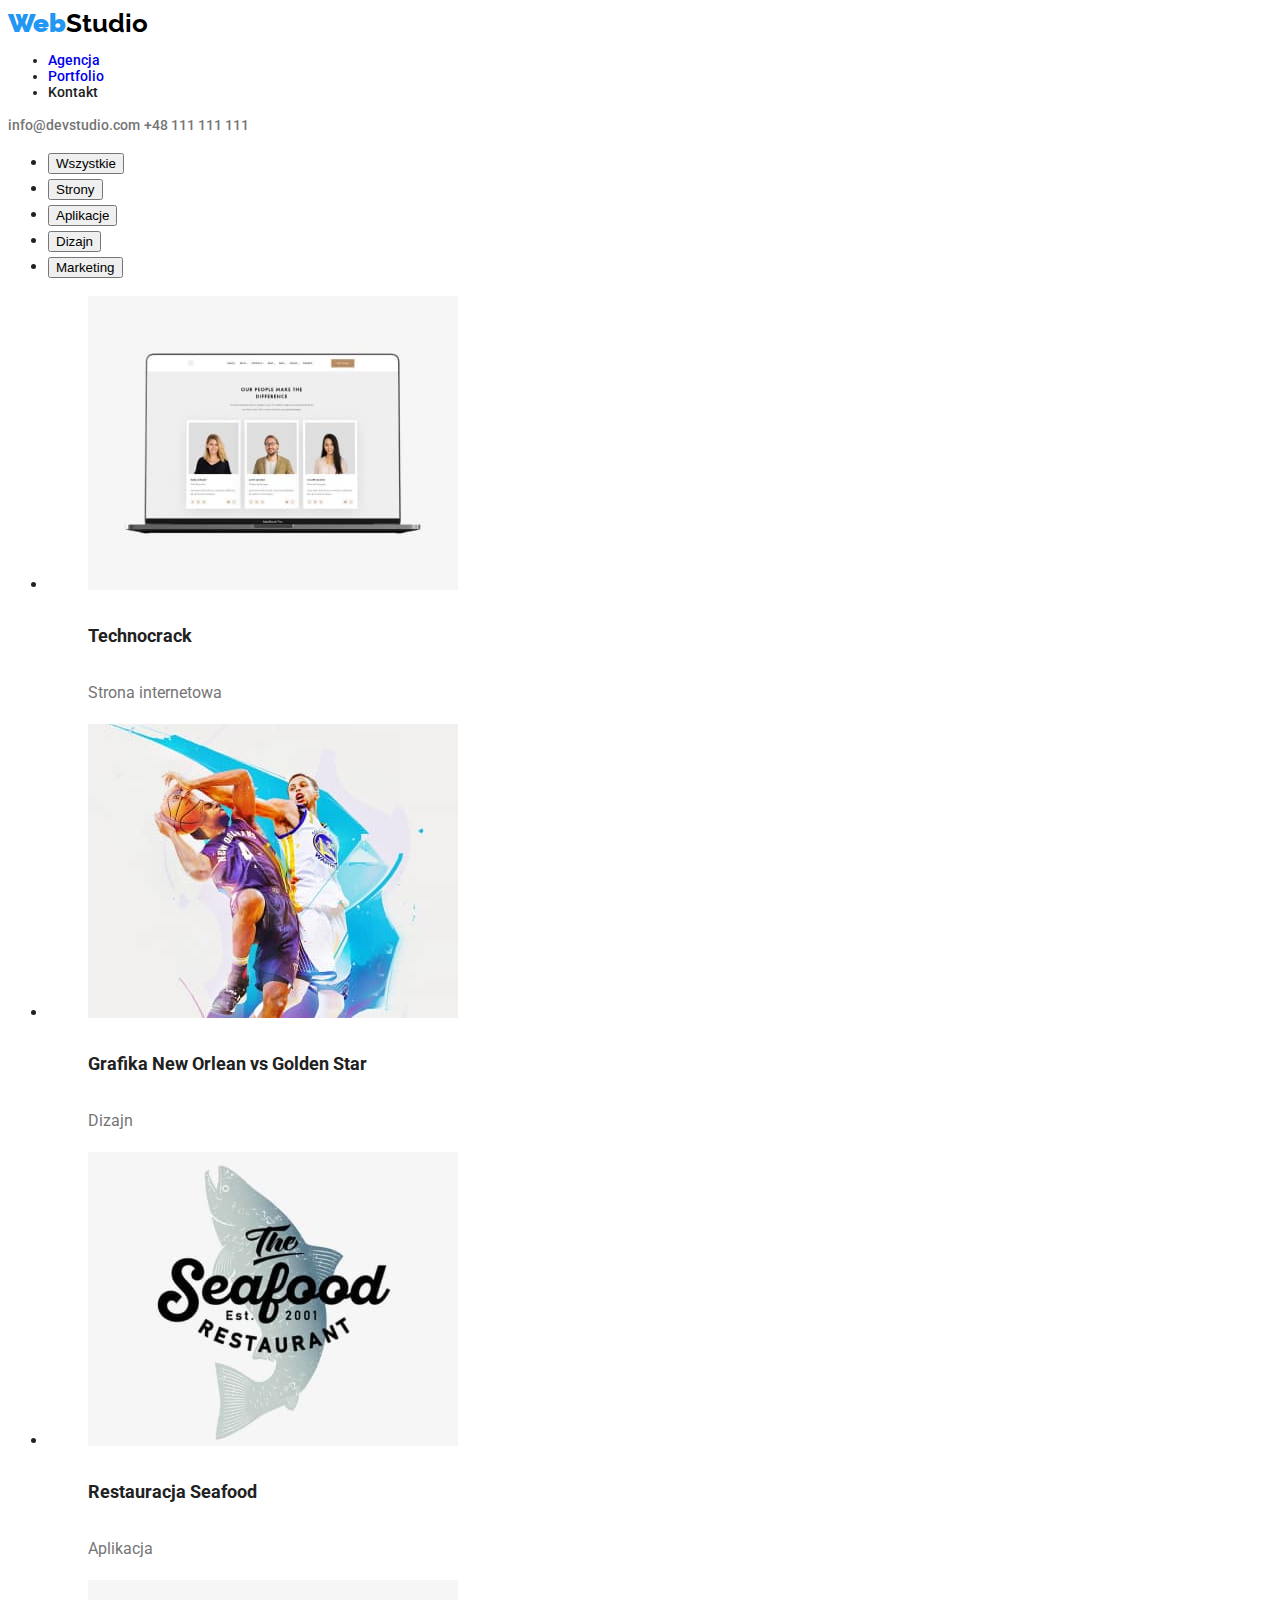
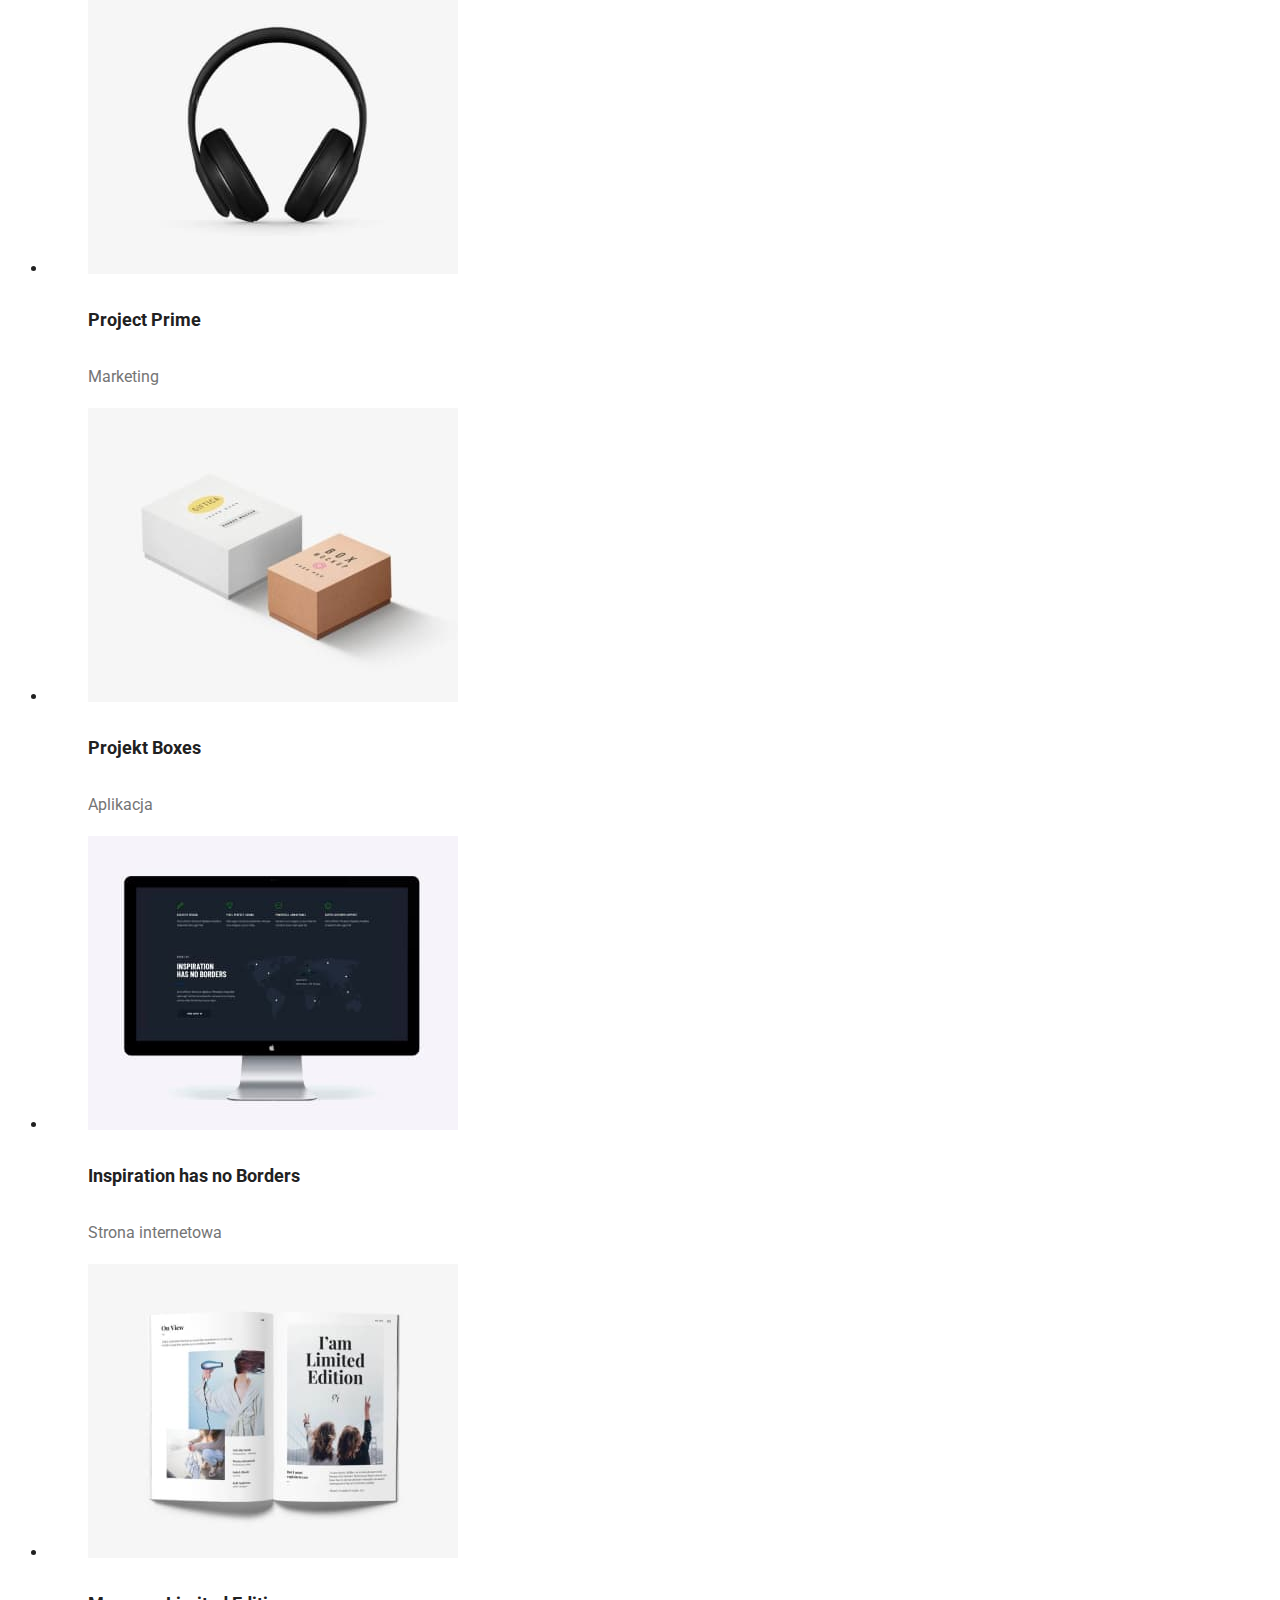
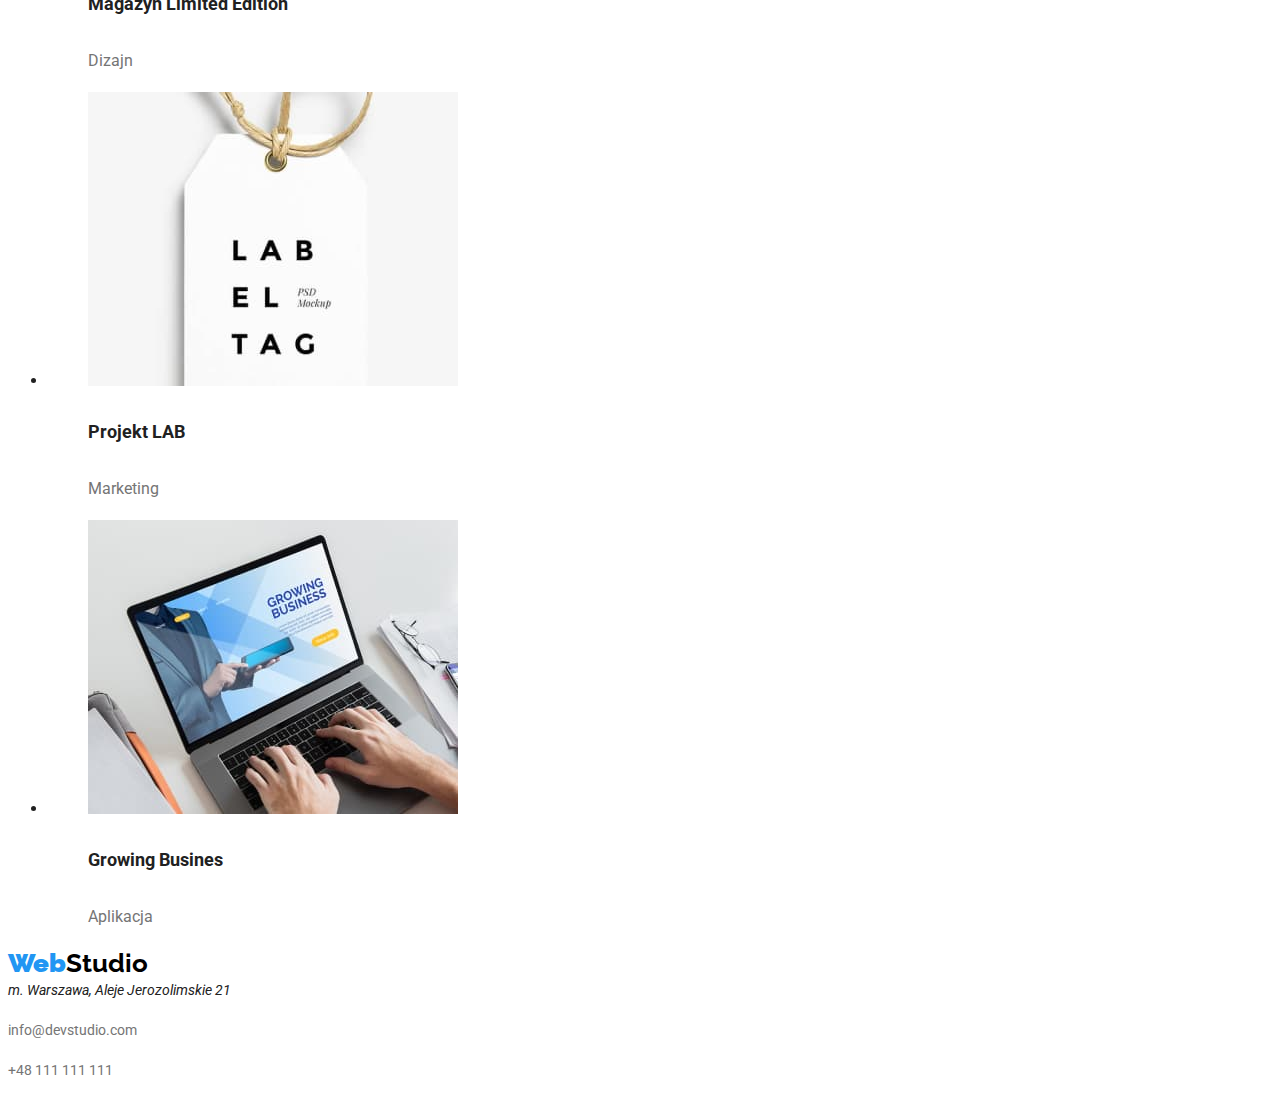
==== portfolio.html @ 077cf6de "Start" ====
<!DOCTYPE html>
<html lang="pl">
  <head>
    <meta charset="UTF-8" />
    <meta http-equiv="X-UA-Compatible" content="IE=edge" />
    <meta name="viewport" content="width=device-width, initial-scale=1.0" />
    <title>Document</title>
    <link rel="preconnect" href="https://fonts.googleapis.com" />
    <link rel="preconnect" href="https://fonts.gstatic.com" crossorigin />
    <link
      href="https://fonts.googleapis.com/css2?family=Raleway:wght@700&family=Roboto:wght@400;500;700;900&display=swap"
      rel="stylesheet"
    />
    <link href="./css/styles.css" rel="stylesheet" />
  </head>
  <body>
    <header>
      <a class="studio"><b class="studio-color">Web</b>Studio</a>

      <nav>
        <ul class="bookmarks">
          <li><a class="link navi" href="./index.html">Agencja</a></li>
          <li><a class="link navi" href="./portfolio.html">Portfolio</a></li>
          <li>Kontakt</li>
        </ul>
      </nav>

      <a class="link contacts bookmarks" href="mailto:info@devstudio.com"
        >info@devstudio.com</a
      >
      <a class="link contacts bookmarks" href="tel:+48111111111"
        >+48 111 111 111</a
      >
    </header>

    <main>
      <section>
        <ul class="filtr-buttons">
          <li><button class="button" type="button">Wszystkie</button></li>
          <li><button class="button" type="button">Strony</button></li>
          <li><button class="button" type="button">Aplikacje</button></li>
          <li><button class="button" type="button">Dizajn</button></li>
          <li><button class="button" type="button">Marketing</button></li>
        </ul>
      </section>
      <ul>
        <li>
          <figure>
            <img
              width="370"
              height="294"
              src="./images/technocrack.jpg"
              alt="Laptop wświetlający stronę internetową"
            />
            <figcaption>
              <h4 class="images-names">Technocrack</h4>
              <p class="no-main-color images-categories">Strona internetowa</p>
            </figcaption>
          </figure>
        </li>
        <li>
          <figure>
            <img
              width="370"
              height="294"
              src="./images/grafika-new-orlean-vs-golden-star.jpg"
              alt="Starcie koszykarzy"
            />
            <figcaption>
              <h4 class="images-names">Grafika New Orlean vs Golden Star</h4>
              <p class="no-main-color images-categories">Dizajn</p>
            </figcaption>
          </figure>
        </li>
        <li>
          <figure>
            <img
              width="370"
              height="294"
              src="./images/restauracja-seafood.jpg"
              alt="Logo restauracji"
            />
            <figcaption>
              <h4 class="images-names">Restauracja Seafood</h4>
              <p class="no-main-color images-categories">Aplikacja</p>
            </figcaption>
          </figure>
        </li>
        <li>
          <figure>
            <img
              width="370"
              height="294"
              src="./images/projekt-prime.jpg"
              alt="Słuchawki"
            />
            <figcaption>
              <h4 class="images-names">Project Prime</h4>
              <p class="no-main-color images-categories">Marketing</p>
            </figcaption>
          </figure>
        </li>
        <li>
          <figure>
            <img
              width="370"
              height="294"
              src="./images/projekt-boxes.jpg"
              alt="Kartonowe pudełka"
            />
            <figcaption>
              <h4 class="images-names">Projekt Boxes</h4>
              <p class="no-main-color images-categories">Aplikacja</p>
            </figcaption>
          </figure>
        </li>
        <li>
          <figure>
            <img
              width="370"
              height="294"
              src="./images/inspiration-has-no-borders.jpg"
              alt="Monitor wyświetlający stronę internetową"
            />
            <figcaption>
              <h4 class="images-names">Inspiration has no Borders</h4>
              <p class="no-main-color images-categories">Strona internetowa</p>
            </figcaption>
          </figure>
        </li>
        <li>
          <figure>
            <img
              width="370"
              height="294"
              src="./images/magazyn-limited-edition.jpg"
              alt="Otwarta książka"
            />
            <figcaption>
              <h4 class="images-names">Magazyn Limited Edition</h4>
              <p class="no-main-color images-categories">Dizajn</p>
            </figcaption>
          </figure>
        </li>
        <li>
          <figure>
            <img
              width="370"
              height="294"
              src="./images/projekt-lab.jpg"
              alt="Zawieszka z reklamą"
            />
            <figcaption>
              <h4 class="images-names">Projekt LAB</h4>
              <p class="no-main-color images-categories">Marketing</p>
            </figcaption>
          </figure>
        </li>
        <li>
          <figure>
            <img
              width="370"
              height="294"
              src="./images/growing-business.jpg"
              alt="Laptop z włączoną aplikacją"
            />
            <figcaption>
              <h4 class="images-names">Growing Busines</h4>
              <p class="no-main-color images-categories">Aplikacja</p>
            </figcaption>
          </figure>
        </li>
      </ul>
      <section></section>
    </main>

    <footer>
      <a class="studio"><b class="studio-color">Web</b>Studio</a>
      <address class="foots">m. Warszawa, Aleje Jerozolimskie 21</address>
      <p>
        <a class="link contacts foots" href="mailto:info@devstudio.com"
          >info@devstudio.com</a
        >
      </p>
      <p>
        <a class="link contacts foots" href="tel:+48111111111"
          >+48 111 111 111</a
        >
      </p>
    </footer>
  </body>
</html>
---- css/styles.css ----
body {
  font-family: "Roboto", sans-serif;
  color: #212121;
}

:root {
  --buttons-background-color: #2196f3;
  --buttons-text-color: #fff;
  --links-color: #2196f3;
  --no-main-color: #757575;
}

.link:hover {
  /* background-color: #2196f3; */
  color: var(--links-color);
}

.button:hover {
  cursor: pointer;
  background-color: var(--buttons-background-color);
  color: var(--buttons-text-color);
}

.no-main-color {
  color: var(--no-main-color);
}

.contacts {
  text-decoration: none;
  color: var(--no-main-color);
}

.navi {
  text-decoration: none;
}

.studio {
  font-family: "Raleway";
  font-size: 26px;
  line-height: 1.19;
  font-weight: 700;
  color: #000000;
}
.studio-color {
  color: var(--links-color);
}

.bookmarks {
  font-size: 14px;
  line-height: 1.14;
  font-weight: 500;
}

h1 {
  font-size: 44px;
  line-height: 1.36;
  font-weight: 900;
}

.order-button {
  font-size: 16px;
  line-height: 1.88;
  font-weight: 700;
}

.service {
  font-size: 14px;
  line-height: 1.14;
  font-weight: 700;
}

.service-description {
  font-size: 14px;
  line-height: 1.71;
  font-weight: 400;
}

h2 {
  font-size: 36px;
  line-height: 1.17;
  font-weight: 700;
}

.member {
  font-size: 16px;
  line-height: 1.19;
  font-weight: 500;
}

.function {
  font-size: 16px;
  line-height: 1.19;
  font-weight: 400;
}

.foots {
  font-size: 14px;
  line-height: 1.71;
  font-weight: 400;
}

.filtr-buttons {
  font-size: 16px;
  line-height: 1.63;
  font-weight: 500;
}

.images-names {
  font-size: 18px;
  line-height: 2;
  font-weight: 700;
}

.images-categories {
  font-size: 16px;
  line-height: 1.88;
  font-weight: 400;
}
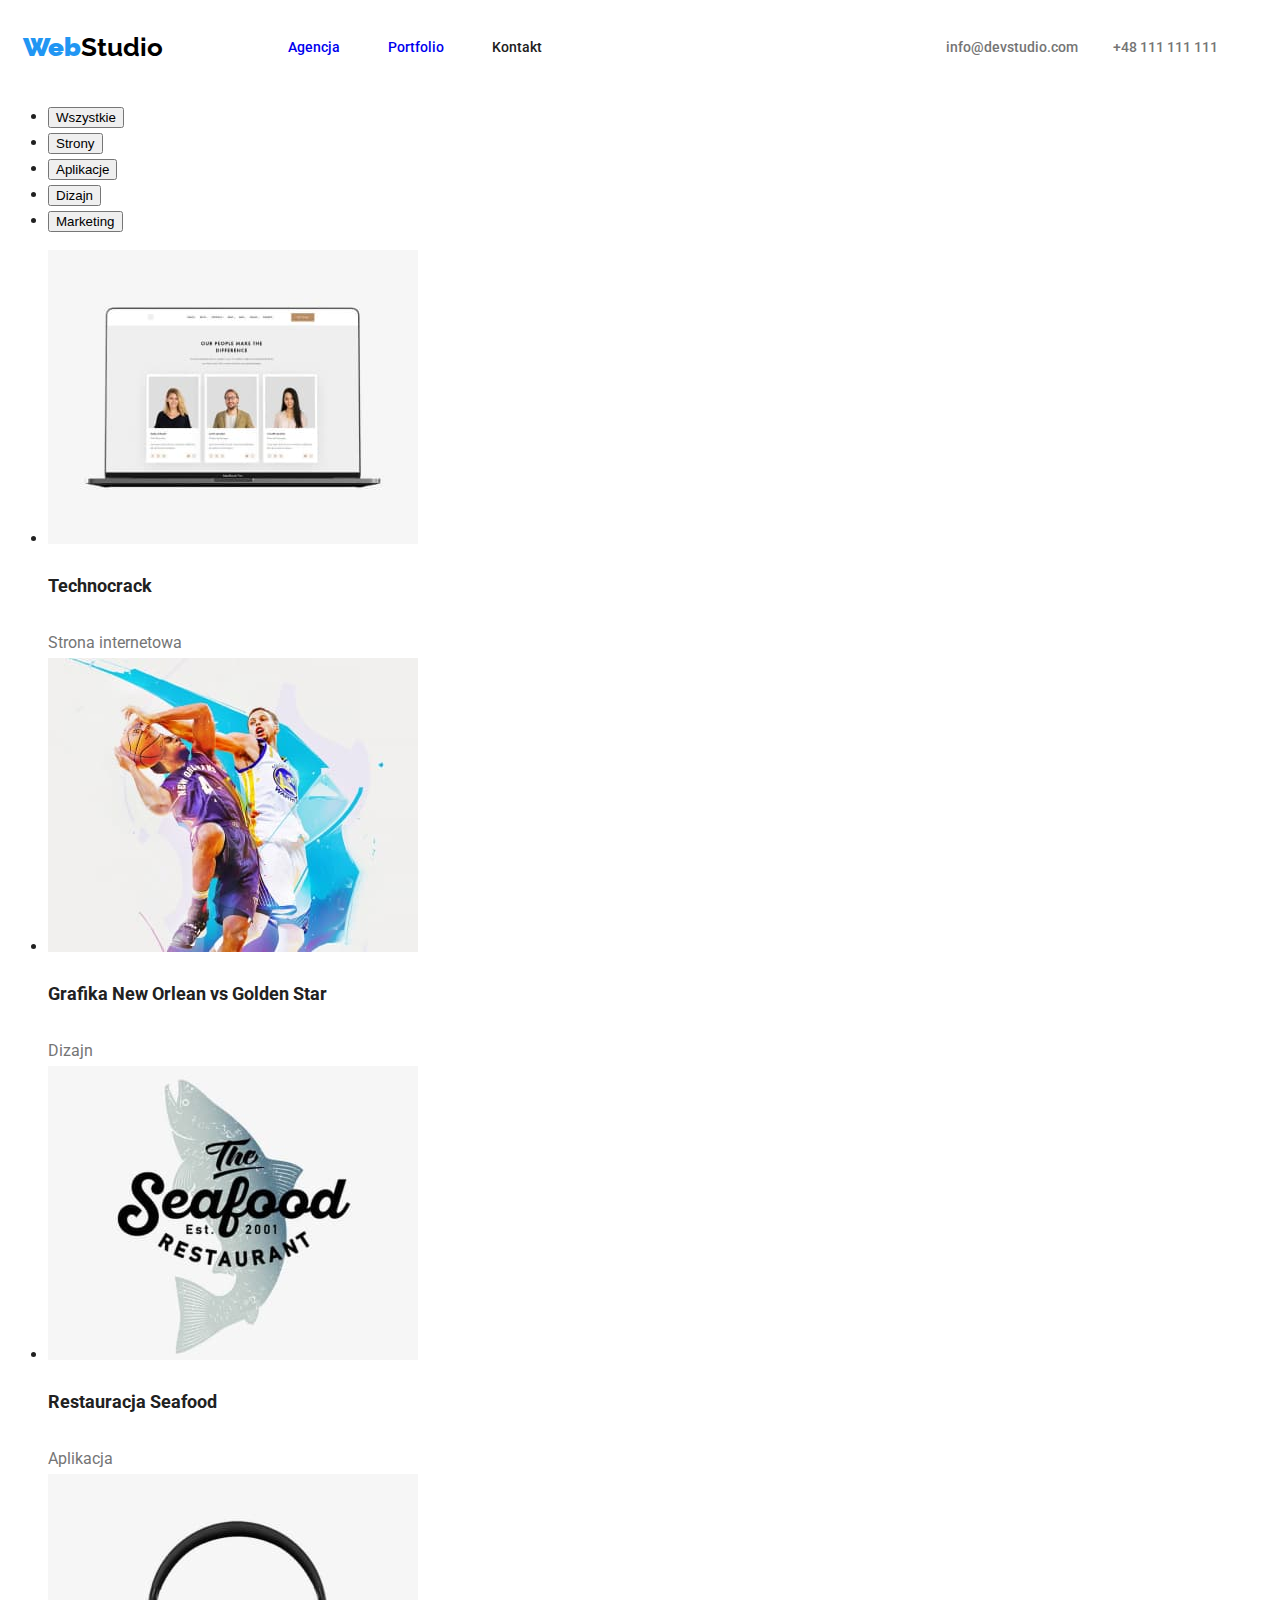
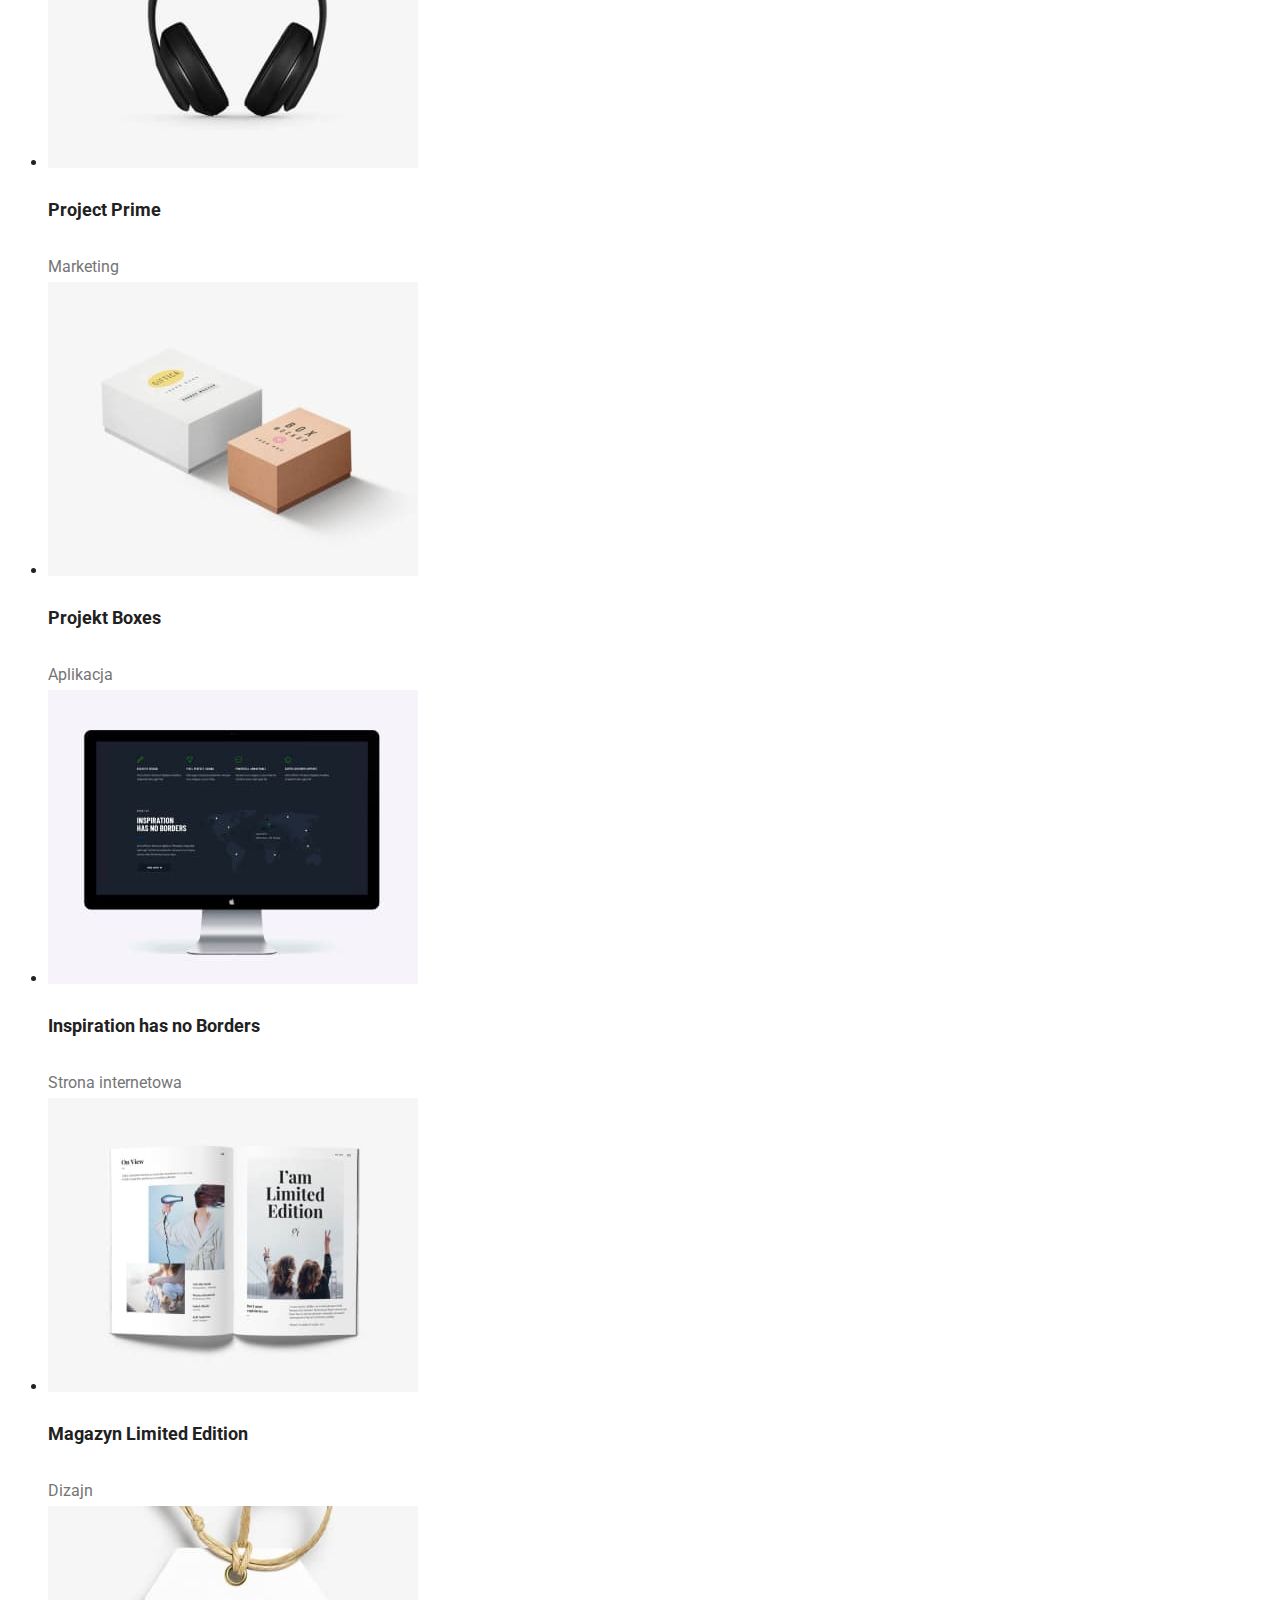
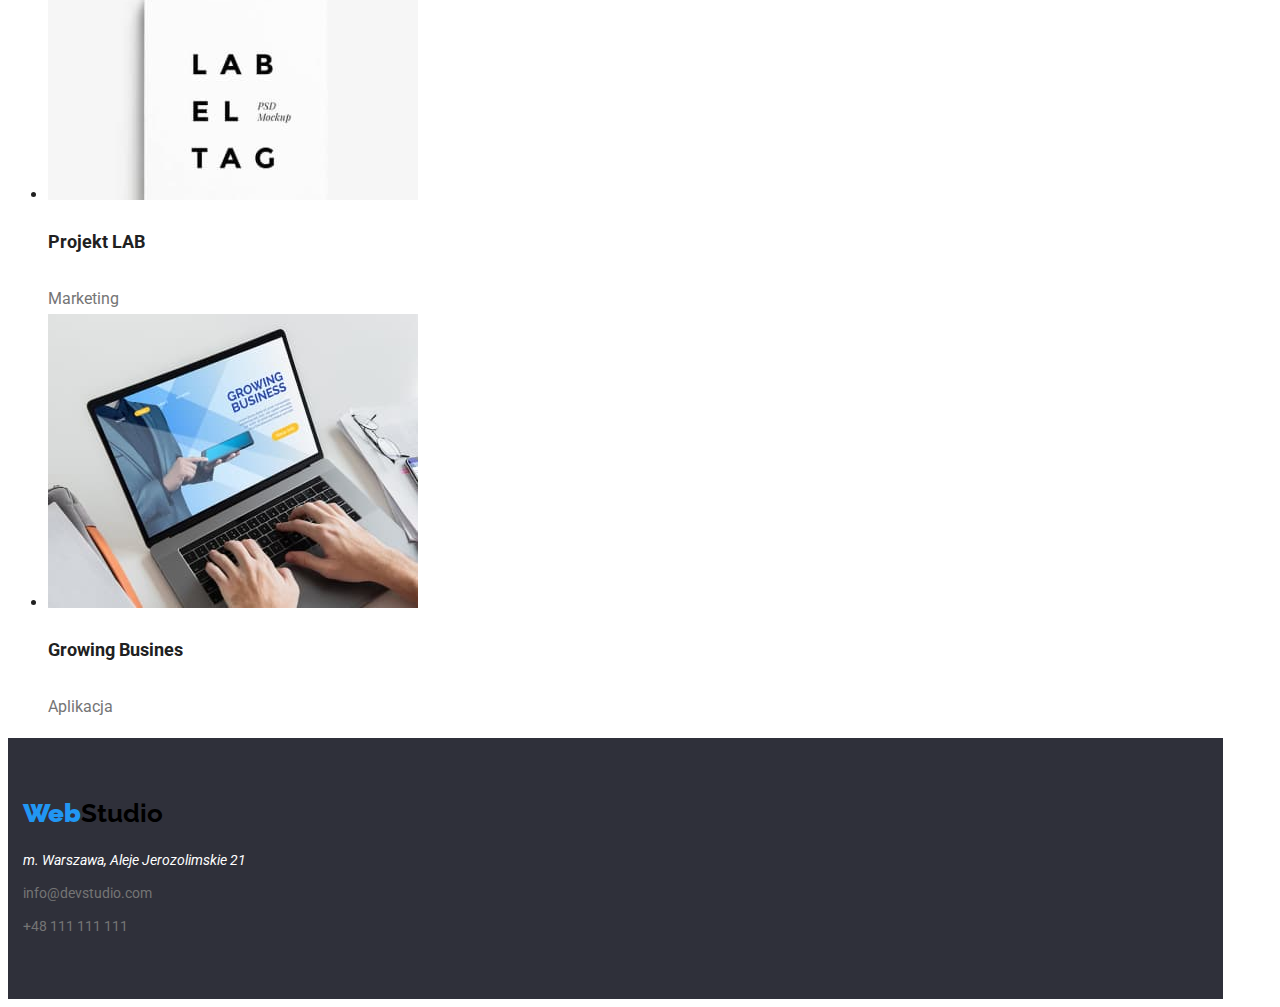
==== commit 11b120f1: "Update first page" ====
--- a/portfolio.html
+++ b/portfolio.html
@@ -11,10 +11,17 @@
       href="https://fonts.googleapis.com/css2?family=Raleway:wght@700&family=Roboto:wght@400;500;700;900&display=swap"
       rel="stylesheet"
     />
+    <link
+      rel="stylesheet"
+      href="https://cdnjs.cloudflare.com/ajax/libs/modern-normalize/1.1.0/modern-normalize.min.css"
+      integrity="sha512-wpPYUAdjBVSE4KJnH1VR1HeZfpl1ub8YT/NKx4PuQ5NmX2tKuGu6U/JRp5y+Y8XG2tV+wKQpNHVUX03MfMFn9Q=="
+      crossorigin="anonymous"
+      referrerpolicy="no-referrer"
+    />
     <link href="./css/styles.css" rel="stylesheet" />
   </head>
   <body>
-    <header>
+    <header class="container flex">
       <a class="studio"><b class="studio-color">Web</b>Studio</a>
 
       <nav>
@@ -25,16 +32,16 @@
         </ul>
       </nav>
 
-      <a class="link contacts bookmarks" href="mailto:info@devstudio.com"
+      <a class="link contacts link-mail" href="mailto:info@devstudio.com"
         >info@devstudio.com</a
       >
-      <a class="link contacts bookmarks" href="tel:+48111111111"
+      <a class="link contacts link-tel" href="tel:+48111111111"
         >+48 111 111 111</a
       >
     </header>
 
     <main>
-      <section>
+      <section class="container">
         <ul class="filtr-buttons">
           <li><button class="button" type="button">Wszystkie</button></li>
           <li><button class="button" type="button">Strony</button></li>
@@ -43,138 +50,143 @@
           <li><button class="button" type="button">Marketing</button></li>
         </ul>
       </section>
-      <ul>
-        <li>
-          <figure>
-            <img
-              width="370"
-              height="294"
-              src="./images/technocrack.jpg"
-              alt="Laptop wświetlający stronę internetową"
-            />
-            <figcaption>
-              <h4 class="images-names">Technocrack</h4>
-              <p class="no-main-color images-categories">Strona internetowa</p>
-            </figcaption>
-          </figure>
-        </li>
-        <li>
-          <figure>
-            <img
-              width="370"
-              height="294"
-              src="./images/grafika-new-orlean-vs-golden-star.jpg"
-              alt="Starcie koszykarzy"
-            />
-            <figcaption>
-              <h4 class="images-names">Grafika New Orlean vs Golden Star</h4>
-              <p class="no-main-color images-categories">Dizajn</p>
-            </figcaption>
-          </figure>
-        </li>
-        <li>
-          <figure>
-            <img
-              width="370"
-              height="294"
-              src="./images/restauracja-seafood.jpg"
-              alt="Logo restauracji"
-            />
-            <figcaption>
-              <h4 class="images-names">Restauracja Seafood</h4>
-              <p class="no-main-color images-categories">Aplikacja</p>
-            </figcaption>
-          </figure>
-        </li>
-        <li>
-          <figure>
-            <img
-              width="370"
-              height="294"
-              src="./images/projekt-prime.jpg"
-              alt="Słuchawki"
-            />
-            <figcaption>
-              <h4 class="images-names">Project Prime</h4>
-              <p class="no-main-color images-categories">Marketing</p>
-            </figcaption>
-          </figure>
-        </li>
-        <li>
-          <figure>
-            <img
-              width="370"
-              height="294"
-              src="./images/projekt-boxes.jpg"
-              alt="Kartonowe pudełka"
-            />
-            <figcaption>
-              <h4 class="images-names">Projekt Boxes</h4>
-              <p class="no-main-color images-categories">Aplikacja</p>
-            </figcaption>
-          </figure>
-        </li>
-        <li>
-          <figure>
-            <img
-              width="370"
-              height="294"
-              src="./images/inspiration-has-no-borders.jpg"
-              alt="Monitor wyświetlający stronę internetową"
-            />
-            <figcaption>
-              <h4 class="images-names">Inspiration has no Borders</h4>
-              <p class="no-main-color images-categories">Strona internetowa</p>
-            </figcaption>
-          </figure>
-        </li>
-        <li>
-          <figure>
-            <img
-              width="370"
-              height="294"
-              src="./images/magazyn-limited-edition.jpg"
-              alt="Otwarta książka"
-            />
-            <figcaption>
-              <h4 class="images-names">Magazyn Limited Edition</h4>
-              <p class="no-main-color images-categories">Dizajn</p>
-            </figcaption>
-          </figure>
-        </li>
-        <li>
-          <figure>
-            <img
-              width="370"
-              height="294"
-              src="./images/projekt-lab.jpg"
-              alt="Zawieszka z reklamą"
-            />
-            <figcaption>
-              <h4 class="images-names">Projekt LAB</h4>
-              <p class="no-main-color images-categories">Marketing</p>
-            </figcaption>
-          </figure>
-        </li>
-        <li>
-          <figure>
-            <img
-              width="370"
-              height="294"
-              src="./images/growing-business.jpg"
-              alt="Laptop z włączoną aplikacją"
-            />
-            <figcaption>
-              <h4 class="images-names">Growing Busines</h4>
-              <p class="no-main-color images-categories">Aplikacja</p>
-            </figcaption>
-          </figure>
-        </li>
-      </ul>
-      <section></section>
+      <section class="container">
+        <ul>
+          <li>
+            <figure>
+              <img
+                width="370"
+                height="294"
+                src="./images/technocrack.jpg"
+                alt="Laptop wświetlający stronę internetową"
+              />
+              <figcaption>
+                <h4 class="images-names">Technocrack</h4>
+                <p class="no-main-color images-categories">
+                  Strona internetowa
+                </p>
+              </figcaption>
+            </figure>
+          </li>
+          <li>
+            <figure>
+              <img
+                width="370"
+                height="294"
+                src="./images/grafika-new-orlean-vs-golden-star.jpg"
+                alt="Starcie koszykarzy"
+              />
+              <figcaption>
+                <h4 class="images-names">Grafika New Orlean vs Golden Star</h4>
+                <p class="no-main-color images-categories">Dizajn</p>
+              </figcaption>
+            </figure>
+          </li>
+          <li>
+            <figure>
+              <img
+                width="370"
+                height="294"
+                src="./images/restauracja-seafood.jpg"
+                alt="Logo restauracji"
+              />
+              <figcaption>
+                <h4 class="images-names">Restauracja Seafood</h4>
+                <p class="no-main-color images-categories">Aplikacja</p>
+              </figcaption>
+            </figure>
+          </li>
+          <li>
+            <figure>
+              <img
+                width="370"
+                height="294"
+                src="./images/projekt-prime.jpg"
+                alt="Słuchawki"
+              />
+              <figcaption>
+                <h4 class="images-names">Project Prime</h4>
+                <p class="no-main-color images-categories">Marketing</p>
+              </figcaption>
+            </figure>
+          </li>
+          <li>
+            <figure>
+              <img
+                width="370"
+                height="294"
+                src="./images/projekt-boxes.jpg"
+                alt="Kartonowe pudełka"
+              />
+              <figcaption>
+                <h4 class="images-names">Projekt Boxes</h4>
+                <p class="no-main-color images-categories">Aplikacja</p>
+              </figcaption>
+            </figure>
+          </li>
+          <li>
+            <figure>
+              <img
+                width="370"
+                height="294"
+                src="./images/inspiration-has-no-borders.jpg"
+                alt="Monitor wyświetlający stronę internetową"
+              />
+              <figcaption>
+                <h4 class="images-names">Inspiration has no Borders</h4>
+                <p class="no-main-color images-categories">
+                  Strona internetowa
+                </p>
+              </figcaption>
+            </figure>
+          </li>
+          <li>
+            <figure>
+              <img
+                width="370"
+                height="294"
+                src="./images/magazyn-limited-edition.jpg"
+                alt="Otwarta książka"
+              />
+              <figcaption>
+                <h4 class="images-names">Magazyn Limited Edition</h4>
+                <p class="no-main-color images-categories">Dizajn</p>
+              </figcaption>
+            </figure>
+          </li>
+          <li>
+            <figure>
+              <img
+                width="370"
+                height="294"
+                src="./images/projekt-lab.jpg"
+                alt="Zawieszka z reklamą"
+              />
+              <figcaption>
+                <h4 class="images-names">Projekt LAB</h4>
+                <p class="no-main-color images-categories">Marketing</p>
+              </figcaption>
+            </figure>
+          </li>
+          <li>
+            <figure>
+              <img
+                width="370"
+                height="294"
+                src="./images/growing-business.jpg"
+                alt="Laptop z włączoną aplikacją"
+              />
+              <figcaption>
+                <h4 class="images-names">Growing Busines</h4>
+                <p class="no-main-color images-categories">Aplikacja</p>
+              </figcaption>
+            </figure>
+          </li>
+        </ul>
+      </section>
     </main>
 
-    <footer>
+    <footer class="container">
       <a class="studio"><b class="studio-color">Web</b>Studio</a>
       <address class="foots">m. Warszawa, Aleje Jerozolimskie 21</address>
       <p>
--- a/css/styles.css
+++ b/css/styles.css
@@ -10,6 +10,19 @@
   --no-main-color: #757575;
 }
 
+header {
+  padding: 0 15px;
+}
+.flex {
+  display: flex;
+  justify-content: space-between;
+}
+
+.container {
+  /* width: 1200px; */
+  max-width: 1200px;
+}
+
 .link:hover {
   /* background-color: #2196f3; */
   color: var(--links-color);
@@ -40,6 +53,9 @@
   line-height: 1.19;
   font-weight: 700;
   color: #000000;
+  margin-top: 24px;
+  margin-right: 93px;
+  margin-bottom: 25px;
 }
 .studio-color {
   color: var(--links-color);
@@ -49,54 +65,190 @@
   font-size: 14px;
   line-height: 1.14;
   font-weight: 500;
+  display: flex;
+  list-style: none;
+  width: 254px;
+  padding: 0;
+  justify-content: space-between;
+  margin: 32px 371px 32px 0;
+}
+
+.link-mail {
+  font-size: 14px;
+  line-height: 1.14;
+  font-weight: 500;
+  width: 135px;
+  margin-top: 32px;
+  margin-bottom: 32px;
+}
+
+.link-tel {
+  font-size: 14px;
+  line-height: 1.14;
+  font-weight: 500;
+  width: 110px;
+  margin-top: 32px;
+  margin-bottom: 32px;
+}
+
+.field-h1 {
+  display: flex;
+  flex-direction: column;
+  justify-content: center;
+  height: 600px;
+  background-color: #2f303a;
+  color: #fff;
 }
 
 h1 {
   font-size: 44px;
   line-height: 1.36;
   font-weight: 900;
+  text-align: center;
+}
+
+.fields-h5 {
+  max-width: 1170px;
+  padding: 0;
+  margin: 94px 15px 0 15px;
+  display: flex;
+  align-items: center;
+}
+
+.fields-h5 > li {
+  list-style: none;
+  /* display: inline-block;
+  flex-direction: column; */
+  width: 270px;
+}
+
+.fields-h5 > li:not(:last-child) {
+  margin-right: 30px;
+}
+
+.fields-h2 {
+  max-width: 1170px;
+  padding: 0;
+  margin: 50px 15px 0 15px;
+  display: flex;
+  align-items: center;
+}
+
+.fields-h2 > li {
+  list-style: none;
+  /* display: inline-block; */
+  /* flex-direction: column; */
+  /* width: 270px; */
+}
+
+.fields-h2 > li:not(:last-child) {
+  margin-right: 30px;
+}
+
+figure {
+  margin: 0;
+  padding: 0;
+  line-height: 0%;
+}
+
+.team {
+  background-color: #f5f4fa;
+  padding-bottom: 94px;
+}
+
+.team > h2 {
+  padding-top: 94px;
+}
+
+.team figure {
+  /* border: 1px solid black; */
+  /* border-radius: 0 0 4% 4% solid green; */
+  /* background-color: #fff; */
+  filter: drop-shadow(0px 4px 4px rgba(0, 0, 0, 0.25));
+  box-shadow: 0px 1px 3px rgba(0, 0, 0, 0.12), 0px 1px 1px rgba(0, 0, 0, 0.14),
+    0px 2px 1px rgba(0, 0, 0, 0.2);
+  border-radius: 0px 0px 4px 4px;
 }
 
 .order-button {
   font-size: 16px;
   line-height: 1.88;
   font-weight: 700;
+  width: 200px;
+  padding: 10px 41px;
+  display: inline-block;
+  margin: 0 auto;
 }
 
 .service {
   font-size: 14px;
   line-height: 1.14;
   font-weight: 700;
+  margin: 0;
 }
 
 .service-description {
   font-size: 14px;
   line-height: 1.71;
   font-weight: 400;
+  margin: 10px 0 0 0;
 }
 
 h2 {
   font-size: 36px;
   line-height: 1.17;
   font-weight: 700;
+  text-align: center;
+  margin: 94px 0 0 0;
 }
 
 .member {
   font-size: 16px;
   line-height: 1.19;
   font-weight: 500;
+  text-align: center;
+  margin: 0;
+  padding: 30px 0 0 0;
 }
 
 .function {
   font-size: 16px;
   line-height: 1.19;
   font-weight: 400;
+  text-align: center;
+  margin: 0;
+  padding: 10px 0 30px 0;
+}
+
+.team figcaption {
+  background-color: #fff;
+  border-radius: 0px 0px 4px 4px;
+}
+
+footer {
+  background-color: #2f303a;
+  color: #fff;
+  margin: 0;
+  padding: 60px 0 60px 15px;
+}
+
+p {
+  margin: 0;
+  padding: 0;
 }
 
 .foots {
   font-size: 14px;
   line-height: 1.71;
   font-weight: 400;
+}
+
+address {
+  margin: 20px 0 0 0;
+}
+
+footer > p {
+  margin: 9px 0 0 0;
 }
 
 .filtr-buttons {
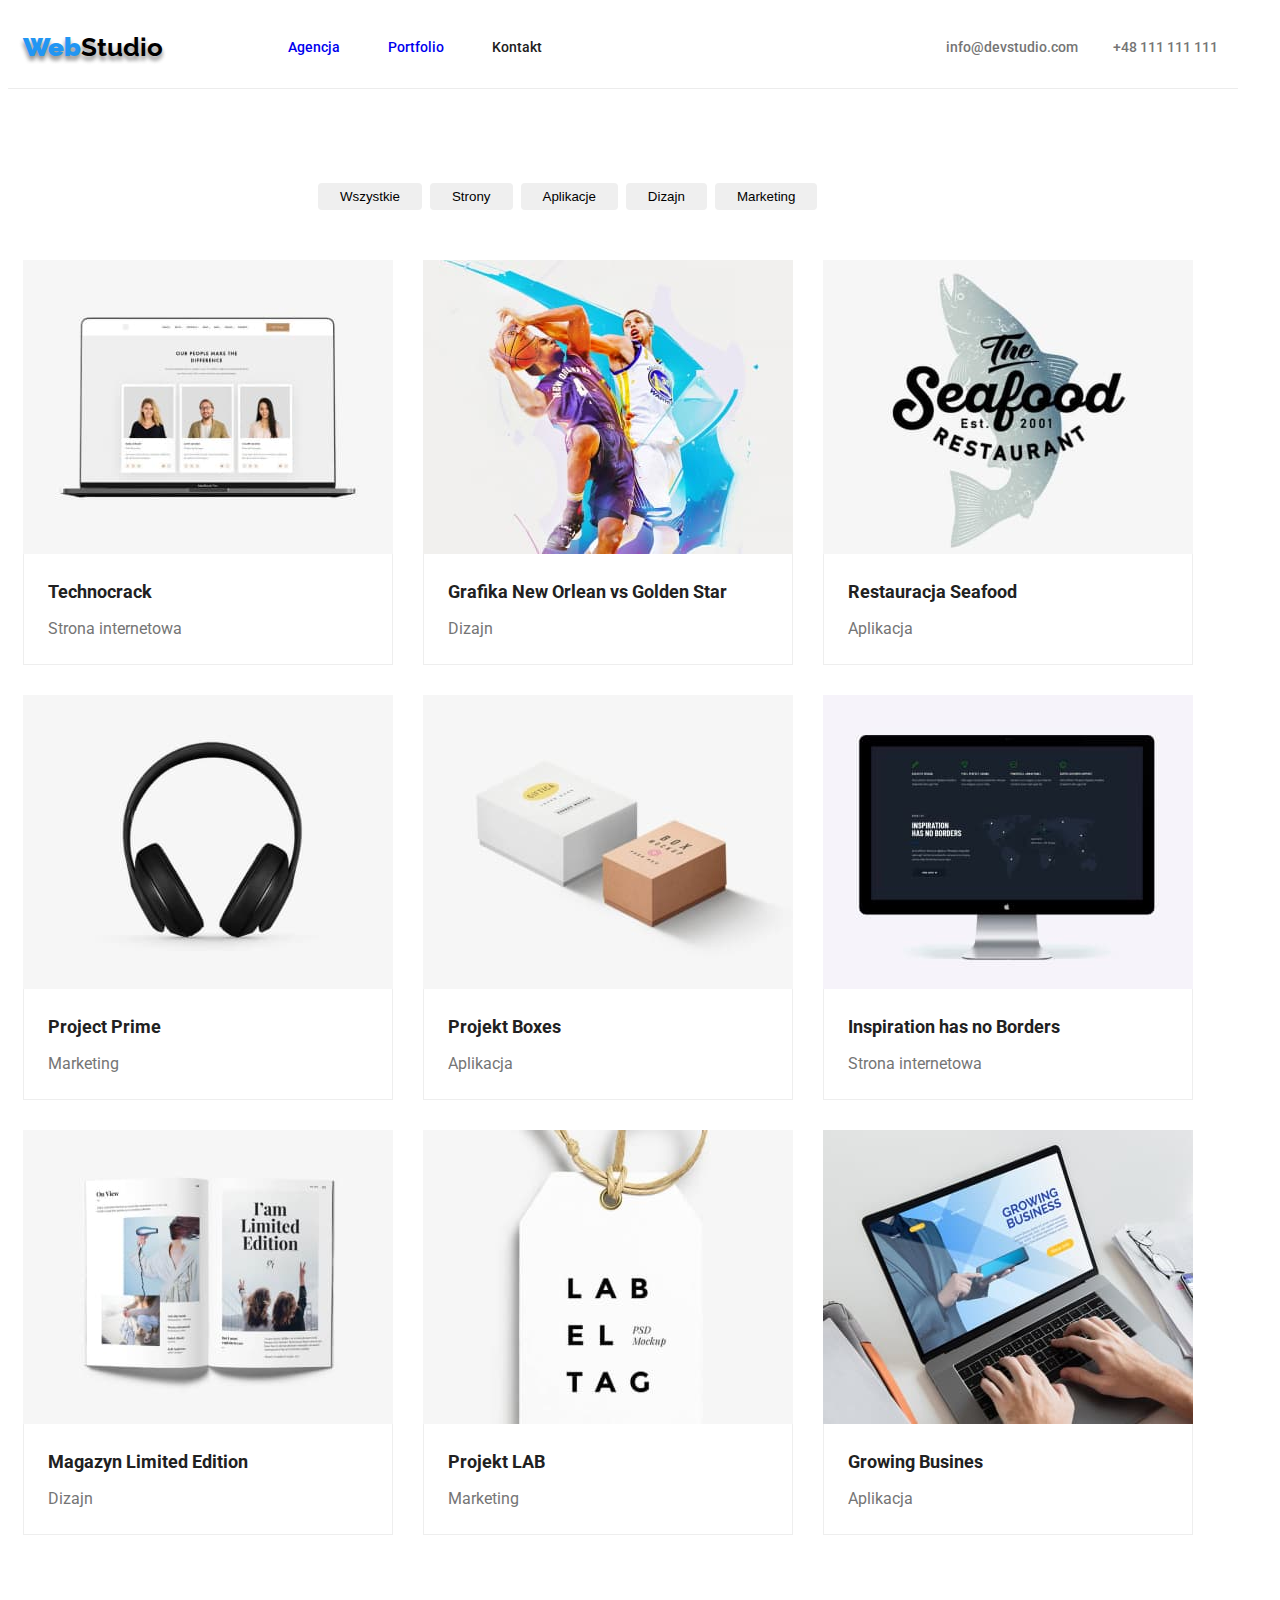
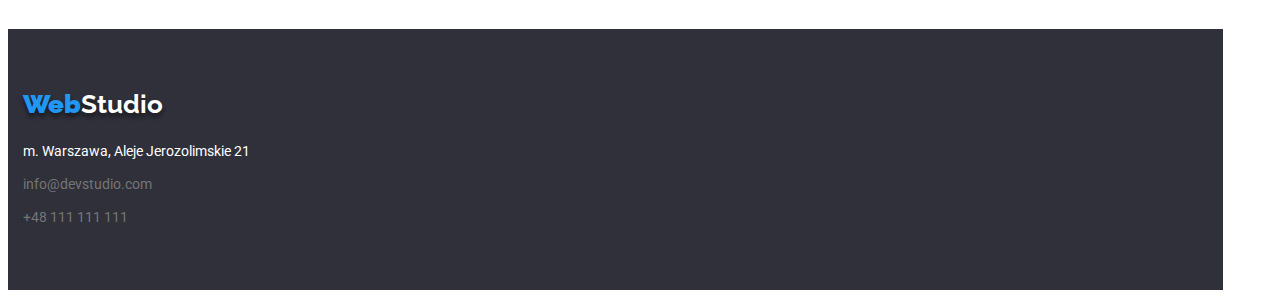
==== commit 333c8264: "Last update" ====
--- a/portfolio.html
+++ b/portfolio.html
@@ -41,7 +41,7 @@
     </header>
 
     <main>
-      <section class="container">
+      <div class="container">
         <ul class="filtr-buttons">
           <li><button class="button" type="button">Wszystkie</button></li>
           <li><button class="button" type="button">Strony</button></li>
@@ -49,9 +49,9 @@
           <li><button class="button" type="button">Dizajn</button></li>
           <li><button class="button" type="button">Marketing</button></li>
         </ul>
-      </section>
+      </div>
       <section class="container">
-        <ul>
+        <ul class="card-set">
           <li>
             <figure>
               <img
@@ -60,7 +60,7 @@
                 src="./images/technocrack.jpg"
                 alt="Laptop wświetlający stronę internetową"
               />
-              <figcaption>
+              <figcaption class="images-caption">
                 <h4 class="images-names">Technocrack</h4>
                 <p class="no-main-color images-categories">
                   Strona internetowa
@@ -76,7 +76,7 @@
                 src="./images/grafika-new-orlean-vs-golden-star.jpg"
                 alt="Starcie koszykarzy"
               />
-              <figcaption>
+              <figcaption class="images-caption">
                 <h4 class="images-names">Grafika New Orlean vs Golden Star</h4>
                 <p class="no-main-color images-categories">Dizajn</p>
               </figcaption>
@@ -90,7 +90,7 @@
                 src="./images/restauracja-seafood.jpg"
                 alt="Logo restauracji"
               />
-              <figcaption>
+              <figcaption class="images-caption">
                 <h4 class="images-names">Restauracja Seafood</h4>
                 <p class="no-main-color images-categories">Aplikacja</p>
               </figcaption>
@@ -104,7 +104,7 @@
                 src="./images/projekt-prime.jpg"
                 alt="Słuchawki"
               />
-              <figcaption>
+              <figcaption class="images-caption">
                 <h4 class="images-names">Project Prime</h4>
                 <p class="no-main-color images-categories">Marketing</p>
               </figcaption>
@@ -118,7 +118,7 @@
                 src="./images/projekt-boxes.jpg"
                 alt="Kartonowe pudełka"
               />
-              <figcaption>
+              <figcaption class="images-caption">
                 <h4 class="images-names">Projekt Boxes</h4>
                 <p class="no-main-color images-categories">Aplikacja</p>
               </figcaption>
@@ -132,7 +132,7 @@
                 src="./images/inspiration-has-no-borders.jpg"
                 alt="Monitor wyświetlający stronę internetową"
               />
-              <figcaption>
+              <figcaption class="images-caption">
                 <h4 class="images-names">Inspiration has no Borders</h4>
                 <p class="no-main-color images-categories">
                   Strona internetowa
@@ -148,7 +148,7 @@
                 src="./images/magazyn-limited-edition.jpg"
                 alt="Otwarta książka"
               />
-              <figcaption>
+              <figcaption class="images-caption">
                 <h4 class="images-names">Magazyn Limited Edition</h4>
                 <p class="no-main-color images-categories">Dizajn</p>
               </figcaption>
@@ -162,7 +162,7 @@
                 src="./images/projekt-lab.jpg"
                 alt="Zawieszka z reklamą"
               />
-              <figcaption>
+              <figcaption class="images-caption">
                 <h4 class="images-names">Projekt LAB</h4>
                 <p class="no-main-color images-categories">Marketing</p>
               </figcaption>
@@ -176,7 +176,7 @@
                 src="./images/growing-business.jpg"
                 alt="Laptop z włączoną aplikacją"
               />
-              <figcaption>
+              <figcaption class="images-caption">
                 <h4 class="images-names">Growing Busines</h4>
                 <p class="no-main-color images-categories">Aplikacja</p>
               </figcaption>
@@ -187,7 +187,7 @@
     </main>
 
     <footer class="container">
-      <a class="studio"><b class="studio-color">Web</b>Studio</a>
+      <a class="studio white"><b class="studio-color">Web</b>Studio</a>
       <address class="foots">m. Warszawa, Aleje Jerozolimskie 21</address>
       <p>
         <a class="link contacts foots" href="mailto:info@devstudio.com"
--- a/css/styles.css
+++ b/css/styles.css
@@ -8,10 +8,13 @@
   --buttons-text-color: #fff;
   --links-color: #2196f3;
   --no-main-color: #757575;
+  --header-studio: #000;
+  --footer-studio: #fff;
 }
 
 header {
   padding: 0 15px;
+  border-bottom: 1px solid #ececec;
 }
 .flex {
   display: flex;
@@ -19,12 +22,10 @@
 }
 
 .container {
-  /* width: 1200px; */
   max-width: 1200px;
 }
 
 .link:hover {
-  /* background-color: #2196f3; */
   color: var(--links-color);
 }
 
@@ -52,10 +53,11 @@
   font-size: 26px;
   line-height: 1.19;
   font-weight: 700;
-  color: #000000;
+  color: var(--header-studio);
   margin-top: 24px;
   margin-right: 93px;
   margin-bottom: 25px;
+  text-shadow: 0px 4px 4px rgba(0, 0, 0, 0.25), 0px 4px 4px rgba(0, 0, 0, 0.25);
 }
 .studio-color {
   color: var(--links-color);
@@ -117,8 +119,6 @@
 
 .fields-h5 > li {
   list-style: none;
-  /* display: inline-block;
-  flex-direction: column; */
   width: 270px;
 }
 
@@ -136,9 +136,6 @@
 
 .fields-h2 > li {
   list-style: none;
-  /* display: inline-block; */
-  /* flex-direction: column; */
-  /* width: 270px; */
 }
 
 .fields-h2 > li:not(:last-child) {
@@ -161,9 +158,6 @@
 }
 
 .team figure {
-  /* border: 1px solid black; */
-  /* border-radius: 0 0 4% 4% solid green; */
-  /* background-color: #fff; */
   filter: drop-shadow(0px 4px 4px rgba(0, 0, 0, 0.25));
   box-shadow: 0px 1px 3px rgba(0, 0, 0, 0.12), 0px 1px 1px rgba(0, 0, 0, 0.14),
     0px 2px 1px rgba(0, 0, 0, 0.2);
@@ -178,6 +172,9 @@
   padding: 10px 41px;
   display: inline-block;
   margin: 0 auto;
+  border: 0;
+  box-shadow: 0px 4px 4px rgba(0, 0, 0, 0.15);
+  border-radius: 4px;
 }
 
 .service {
@@ -245,26 +242,66 @@
 
 address {
   margin: 20px 0 0 0;
+  font-style: normal;
 }
 
 footer > p {
   margin: 9px 0 0 0;
 }
 
+.white {
+  color: var(--footer-studio);
+}
+
 .filtr-buttons {
   font-size: 16px;
   line-height: 1.63;
   font-weight: 500;
+  width: 572px;
+  display: flex;
+  list-style: none;
+  padding: 0;
+  margin: 94px 310px 0 310px;
+}
+
+.filtr-buttons > li:not(:last-child) {
+  margin-right: 8px;
+}
+
+.filtr-buttons button {
+  border: 0;
+  border-radius: 4px;
+  padding: 6px 22px;
 }
 
 .images-names {
   font-size: 18px;
   line-height: 2;
   font-weight: 700;
+  margin: 0;
 }
 
 .images-categories {
   font-size: 16px;
   line-height: 1.88;
   font-weight: 400;
-}
+  margin-top: 4px;
+}
+
+.card-set {
+  list-style: none;
+  display: flex;
+  flex-wrap: wrap;
+  gap: 30px;
+  width: 1177px;
+  margin: 50px 8px 94px 15px;
+  padding: 0;
+}
+
+.images-caption {
+  border-right: 1px solid #eeeeee;
+  border-bottom: 1px solid #eeeeee;
+  border-left: 1px solid #eeeeee;
+  /* margin: 0; */
+  padding: 20px 24px;
+}
